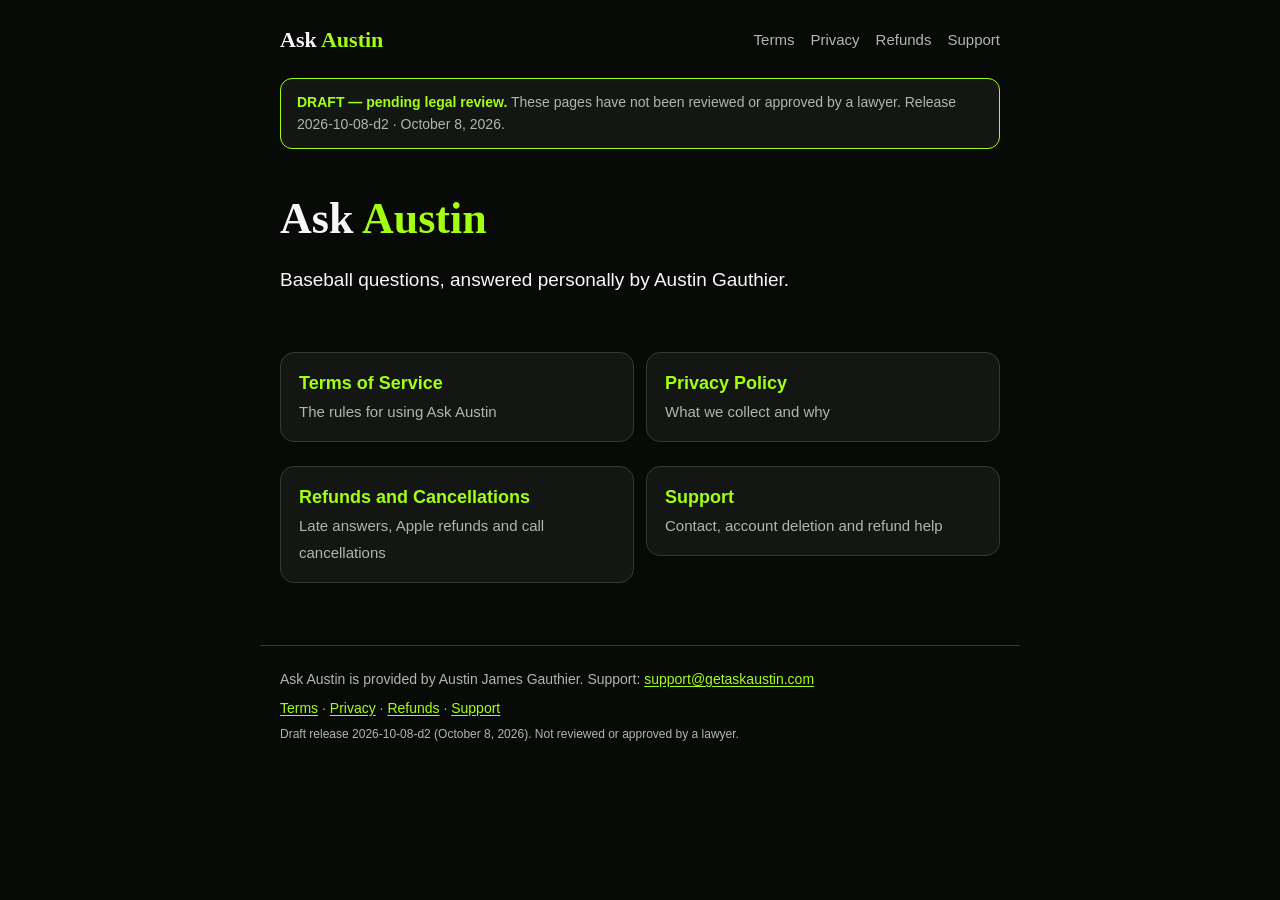
==== index.html @ 0ba7e784 "Ask Austin legal pages, draft release 2026-10-08-d2 (support@ contact)" ====
<!doctype html>
<html lang="en">
<head>
<meta charset="utf-8">
<meta name="viewport" content="width=device-width, initial-scale=1">
<meta name="robots" content="noindex, nofollow">
<meta name="color-scheme" content="dark">
<meta name="description" content="Ask Austin: draft Terms, Privacy, Refunds and Support.">
<title>Home · Ask Austin (draft)</title>
<link rel="icon" href="data:,">
<link rel="stylesheet" href="/assets/site.css">
</head>
<body>
<a class="skip" href="#main">Skip to content</a>
<header class="site">
<a class="brand" href="/">Ask <span>Austin</span></a>
<nav aria-label="Legal pages"><a href="/terms/">Terms</a><a href="/privacy/">Privacy</a><a href="/refunds/">Refunds</a><a href="/support/">Support</a></nav>
</header>
<div class="draft" role="note"><strong>DRAFT — pending legal review.</strong> These pages have not been reviewed or approved by a lawyer. Release 2026-10-08-d2 · October 8, 2026.</div>
<main id="main">
<section class="hero">
<h1>Ask <span>Austin</span></h1>
<p class="lede">Baseball questions, answered personally by Austin Gauthier.</p>
</section>
<ul class="cards">
<li><a href="/terms/"><strong>Terms of Service</strong><span>The rules for using Ask Austin</span></a></li>
<li><a href="/privacy/"><strong>Privacy Policy</strong><span>What we collect and why</span></a></li>
<li><a href="/refunds/"><strong>Refunds and Cancellations</strong><span>Late answers, Apple refunds and call cancellations</span></a></li>
<li><a href="/support/"><strong>Support</strong><span>Contact, account deletion and refund help</span></a></li>
</ul>
</main>
<footer class="site">
<p>Ask Austin is provided by Austin James Gauthier. Support: <a href="mailto:support@getaskaustin.com">support@getaskaustin.com</a></p>
<p><a href="/terms/">Terms</a> · <a href="/privacy/">Privacy</a> · <a href="/refunds/">Refunds</a> · <a href="/support/">Support</a></p>
<p class="fine">Draft release 2026-10-08-d2 (October 8, 2026). Not reviewed or approved by a lawyer.</p>
</footer>
</body>
</html>
---- assets/site.css ----
/* Ask Austin draft legal site. System fonts only; no external assets. Colors from the app's Theme.swift. */
:root{--bg:#080a08;--surface:#131613;--border:#343a34;--text:#f6f7f6;--muted:#b0b6b0;--accent:#a3ff12;--ink:#101800}
*{box-sizing:border-box}
html{-webkit-text-size-adjust:100%}
body{margin:0;background:var(--bg);color:var(--text);font:17px/1.6 -apple-system,BlinkMacSystemFont,"Segoe UI",Roboto,Helvetica,Arial,sans-serif}
a{color:var(--accent);text-underline-offset:2px}
a:focus-visible{outline:2px solid var(--accent);outline-offset:2px}
.skip{position:absolute;left:-999px}.skip:focus{left:12px;top:12px;background:var(--accent);color:var(--ink);padding:8px 12px;border-radius:8px}
header.site,main,footer.site,.draft{max-width:760px;margin:0 auto;padding-left:20px;padding-right:20px}
header.site{display:flex;flex-wrap:wrap;align-items:center;justify-content:space-between;gap:8px 16px;padding-top:18px;padding-bottom:12px}
.brand{color:var(--text);text-decoration:none;font:700 22px/1.2 "New York",Georgia,"Times New Roman",serif}
.brand span,.hero h1 span{color:var(--accent)}
nav{display:flex;flex-wrap:wrap;gap:4px 16px}
nav a{color:var(--muted);text-decoration:none;font-size:15px;padding:6px 0;min-height:44px;display:inline-flex;align-items:center}
nav a[aria-current=page],nav a:hover{color:var(--accent)}
.draft{background:var(--surface);border:1px solid var(--accent);border-radius:12px;padding:12px 16px;font-size:14px;color:var(--muted);margin-top:4px;margin-bottom:8px;max-width:720px}
.draft strong{color:var(--accent)}
main{padding-top:8px;padding-bottom:32px}
h1{font:700 32px/1.2 "New York",Georgia,"Times New Roman",serif;margin:20px 0 12px}
h2{font-size:21px;line-height:1.3;margin:32px 0 8px}
h3{font-size:18px;margin:24px 0 6px}
p,li{color:var(--muted)}
strong{color:var(--text)}
ul{padding-left:22px}li{margin:6px 0}
code{font:14px ui-monospace,SFMono-Regular,Menlo,monospace;color:var(--text);word-break:break-all}
.table-wrap{overflow-x:auto;margin:12px 0}
table{border-collapse:collapse;width:100%;font-size:15px}
th,td{border:1px solid var(--border);padding:10px;text-align:left;vertical-align:top}
th{background:var(--surface);color:var(--text)}
td{color:var(--muted)}
.docmeta{border-top:1px solid var(--border);margin-top:32px;padding-top:12px;font-size:13px}
.docmeta p{margin:4px 0}
.hero{padding:28px 0 8px}
.hero h1{font-size:44px;margin:0 0 8px}
.lede{font-size:19px;color:var(--text)}
.cards{list-style:none;padding:0;display:grid;gap:12px;margin:24px 0}
.cards a{display:block;background:var(--surface);border:1px solid var(--border);border-radius:14px;padding:16px 18px;text-decoration:none;min-height:44px}
.cards a:hover,.cards a:focus-visible{border-color:var(--accent)}
.cards strong{display:block;color:var(--accent);font-size:18px}
.cards span{color:var(--muted);font-size:15px}
footer.site{border-top:1px solid var(--border);padding-top:16px;padding-bottom:32px;font-size:14px}
footer.site p{margin:6px 0}
.fine{font-size:12px}
@media (min-width:720px){.cards{grid-template-columns:1fr 1fr}h1{font-size:38px}}
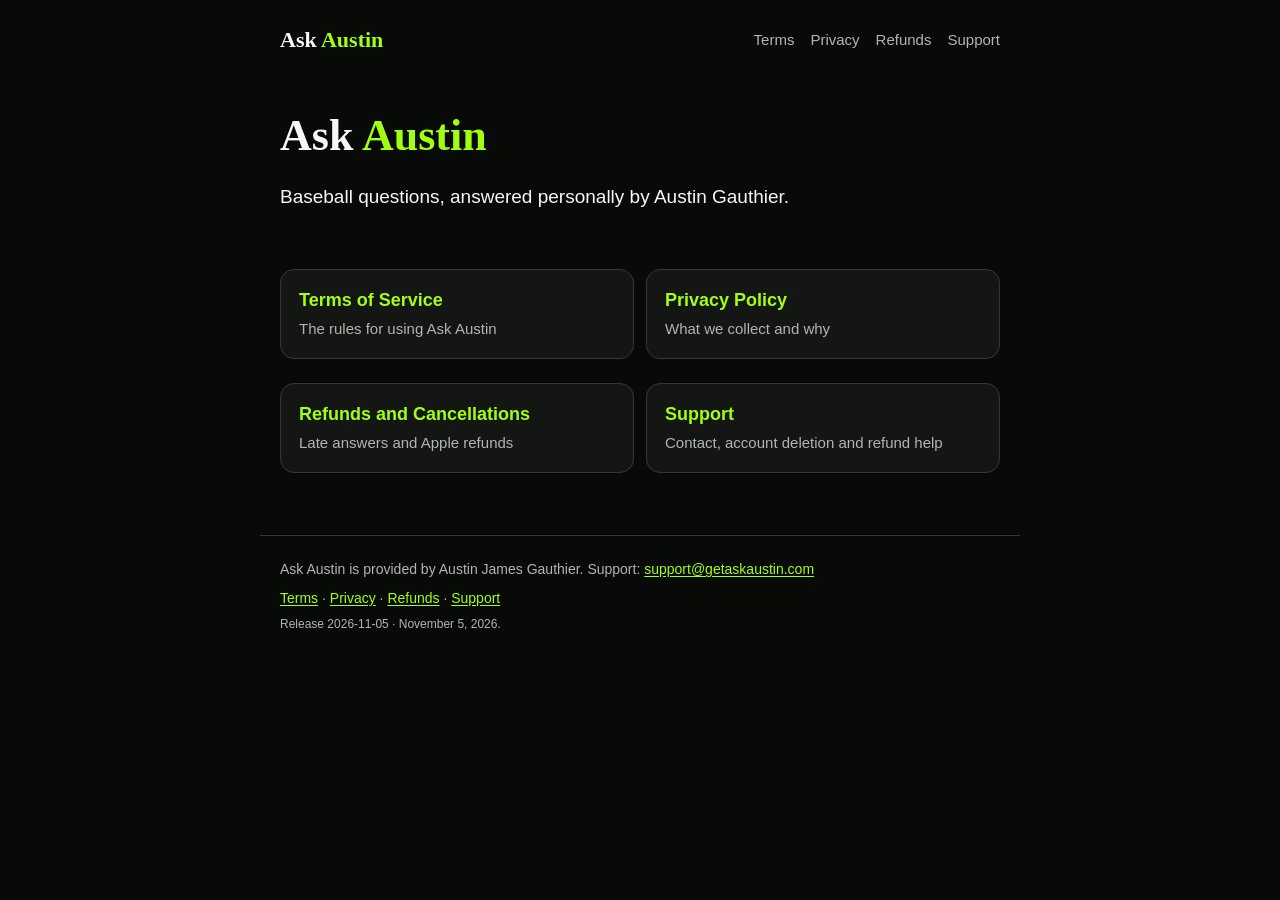
==== commit 336df1c2: "Publish legal pages for release 2026-11-05. Remove draft review banners and Calls/Stripe language so" ====
--- a/index.html
+++ b/index.html
@@ -5,8 +5,8 @@
 <meta name="viewport" content="width=device-width, initial-scale=1">
 <meta name="robots" content="noindex, nofollow">
 <meta name="color-scheme" content="dark">
-<meta name="description" content="Ask Austin: draft Terms, Privacy, Refunds and Support.">
-<title>Home · Ask Austin (draft)</title>
+<meta name="description" content="Ask Austin: Terms, Privacy, Refunds and Support.">
+<title>Home · Ask Austin</title>
 <link rel="icon" href="data:,">
 <link rel="stylesheet" href="/assets/site.css">
 </head>
@@ -16,7 +16,6 @@
 <a class="brand" href="/">Ask <span>Austin</span></a>
 <nav aria-label="Legal pages"><a href="/terms/">Terms</a><a href="/privacy/">Privacy</a><a href="/refunds/">Refunds</a><a href="/support/">Support</a></nav>
 </header>
-<div class="draft" role="note"><strong>DRAFT — pending legal review.</strong> These pages have not been reviewed or approved by a lawyer. Release 2026-10-08-d2 · October 8, 2026.</div>
 <main id="main">
 <section class="hero">
 <h1>Ask <span>Austin</span></h1>
@@ -25,14 +24,14 @@
 <ul class="cards">
 <li><a href="/terms/"><strong>Terms of Service</strong><span>The rules for using Ask Austin</span></a></li>
 <li><a href="/privacy/"><strong>Privacy Policy</strong><span>What we collect and why</span></a></li>
-<li><a href="/refunds/"><strong>Refunds and Cancellations</strong><span>Late answers, Apple refunds and call cancellations</span></a></li>
+<li><a href="/refunds/"><strong>Refunds and Cancellations</strong><span>Late answers and Apple refunds</span></a></li>
 <li><a href="/support/"><strong>Support</strong><span>Contact, account deletion and refund help</span></a></li>
 </ul>
 </main>
 <footer class="site">
 <p>Ask Austin is provided by Austin James Gauthier. Support: <a href="mailto:support@getaskaustin.com">support@getaskaustin.com</a></p>
 <p><a href="/terms/">Terms</a> · <a href="/privacy/">Privacy</a> · <a href="/refunds/">Refunds</a> · <a href="/support/">Support</a></p>
-<p class="fine">Draft release 2026-10-08-d2 (October 8, 2026). Not reviewed or approved by a lawyer.</p>
+<p class="fine">Release 2026-11-05 · November 5, 2026.</p>
 </footer>
 </body>
 </html>
--- a/assets/site.css
+++ b/assets/site.css
@@ -1,4 +1,4 @@
-/* Ask Austin draft legal site. System fonts only; no external assets. Colors from the app's Theme.swift. */
+/* Ask Austin legal site. System fonts only; no external assets. Colors from the app's Theme.swift. */
 :root{--bg:#080a08;--surface:#131613;--border:#343a34;--text:#f6f7f6;--muted:#b0b6b0;--accent:#a3ff12;--ink:#101800}
 *{box-sizing:border-box}
 html{-webkit-text-size-adjust:100%}
@@ -6,15 +6,13 @@
 a{color:var(--accent);text-underline-offset:2px}
 a:focus-visible{outline:2px solid var(--accent);outline-offset:2px}
 .skip{position:absolute;left:-999px}.skip:focus{left:12px;top:12px;background:var(--accent);color:var(--ink);padding:8px 12px;border-radius:8px}
-header.site,main,footer.site,.draft{max-width:760px;margin:0 auto;padding-left:20px;padding-right:20px}
+header.site,main,footer.site{max-width:760px;margin:0 auto;padding-left:20px;padding-right:20px}
 header.site{display:flex;flex-wrap:wrap;align-items:center;justify-content:space-between;gap:8px 16px;padding-top:18px;padding-bottom:12px}
 .brand{color:var(--text);text-decoration:none;font:700 22px/1.2 "New York",Georgia,"Times New Roman",serif}
 .brand span,.hero h1 span{color:var(--accent)}
 nav{display:flex;flex-wrap:wrap;gap:4px 16px}
 nav a{color:var(--muted);text-decoration:none;font-size:15px;padding:6px 0;min-height:44px;display:inline-flex;align-items:center}
 nav a[aria-current=page],nav a:hover{color:var(--accent)}
-.draft{background:var(--surface);border:1px solid var(--accent);border-radius:12px;padding:12px 16px;font-size:14px;color:var(--muted);margin-top:4px;margin-bottom:8px;max-width:720px}
-.draft strong{color:var(--accent)}
 main{padding-top:8px;padding-bottom:32px}
 h1{font:700 32px/1.2 "New York",Georgia,"Times New Roman",serif;margin:20px 0 12px}
 h2{font-size:21px;line-height:1.3;margin:32px 0 8px}
